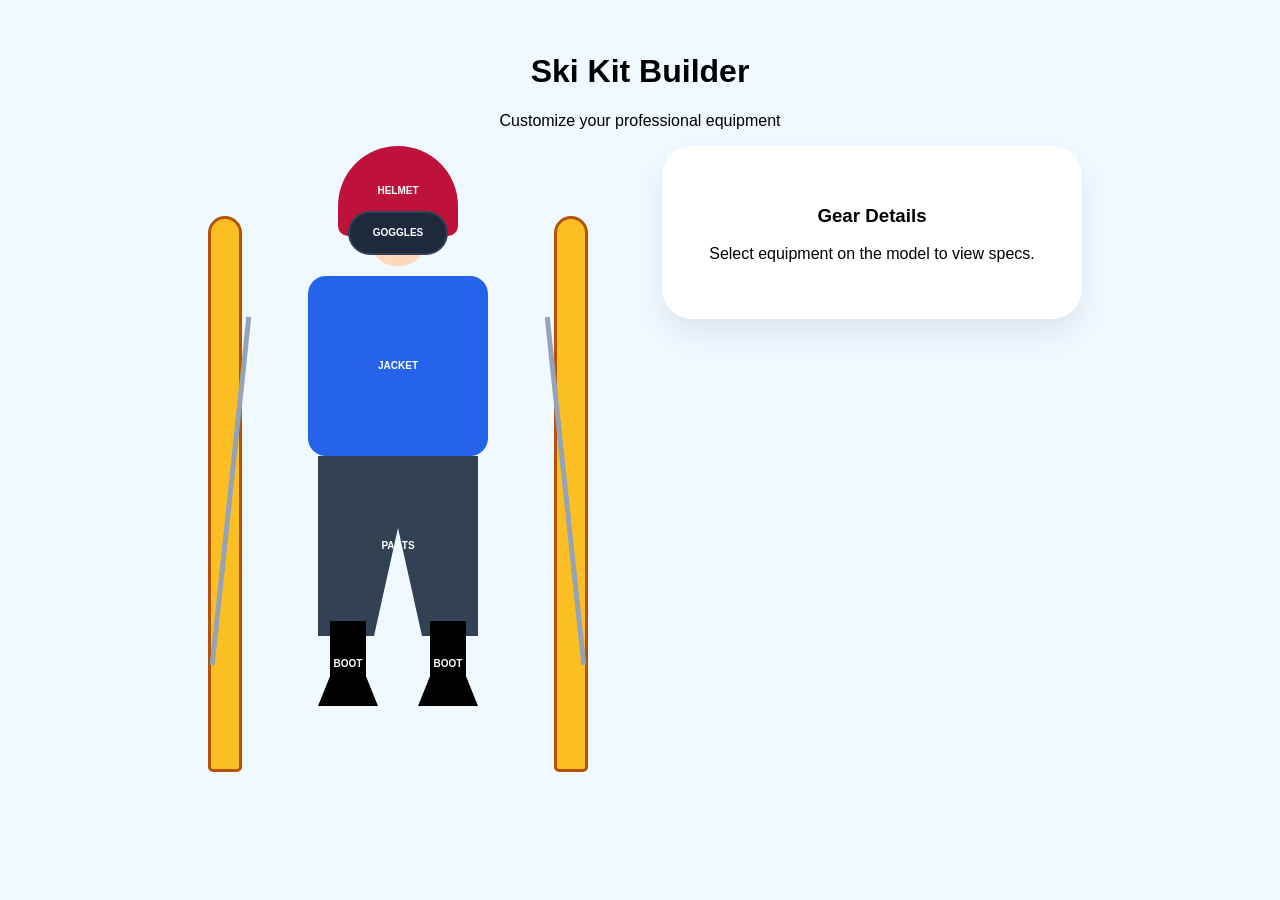
==== index.html @ 03e23159 "Add files via upload" ====
<!DOCTYPE html>
<html lang="en">
<head>
    <meta charset="UTF-8">
    <meta name="viewport" content="width=device-width, initial-scale=1.0">
    <title>Pro Ski Kit Builder</title>
    <link rel="stylesheet" href="style.css">
</head>
<body>

    <div class="page-wrapper">
        <header>
            <h1>Ski Kit Builder</h1>
            <p>Customize your professional equipment</p>
        </header>

        <main class="content">
            <div class="character-viewport">
                <div class="ski-man">
                    <div class="face"></div>
                    
                    <button class="gear helmet" onclick="selectGear('Elite Helmet', 'Carbon-fiber shell with integrated MIPS safety tech.', 'page2.html', this)">
                        <span>HELMET</span>
                    </button>

                    <button class="gear goggles" onclick="selectGear('Pro Goggles', 'Anti-fog spherical lens, 100% UV400.', 'page3.html', this)">
                        <span>GOGGLES</span>
                    </button>

                    <button class="gear jacket" onclick="selectGear('Thermal Jacket', '3-layer Gore-Tex Pro waterproof shell.', 'page4.html', this)">
    <span>JACKET</span>
</button>

<button class="gear pants" onclick="selectGear('Summit Pants', 'Insulated waterproof pants with vents.', 'page4.html', this)">
    <span>PANTS</span>
</button>
                    
                    <div class="boots-group">
                        <button class="gear boot-left" onclick="selectGear('Alpine Boots', '120 Flex boots with custom liners.', '', this)">BOOT</button>
                        <button class="gear boot-right" onclick="selectGear('Alpine Boots', '120 Flex boots with custom liners.', '', this)">BOOT</button>
                    </div>

                    <div class="skis-container">
                        <div class="ski-board s-left"></div>
                        <div class="ski-board s-right"></div>
                    </div>

                    <div class="poles">
                        <div class="pole p-left"></div>
                        <div class="pole p-right"></div>
                    </div>
                </div>
            </div>

            <aside class="details-panel">
                <div id="empty-state">
                    <h3>Gear Details</h3>
                    <p>Select equipment on the model to view specs.</p>
                </div>
                <div id="selection-content" style="display: none;">
                    <h2 id="item-name">Item Name</h2>
                    <div class="badge">Professional Grade</div>
                    <p id="item-desc">Description text.</p>
                    
                    <a href="#" id="view-details-btn" class="cta-button">View Details</a>
                </div>
            </aside>
        </main>
    </div>

    <script>
        // We added 'linkUrl' as a parameter to this function
        function selectGear(name, desc, linkUrl, element) {
            // 1. Update text
            document.getElementById('item-name').innerText = name;
            document.getElementById('item-desc').innerText = desc;
            
            // 2. Show the info panel
            document.getElementById('empty-state').style.display = 'none';
            document.getElementById('selection-content').style.display = 'block';

            // 3. Update the blue button's link dynamically!
            const detailsBtn = document.getElementById('view-details-btn');
            if (linkUrl !== '') {
                // If a page exists (like page2.html or page3.html), update the link and show the button
                detailsBtn.href = linkUrl;
                detailsBtn.style.display = 'block';
            } else {
                // If there is no page yet (like for the Jacket), hide the blue button
                detailsBtn.style.display = 'none';
            }

            // 4. Highlight the selected gear
            document.querySelectorAll('.gear').forEach(el => el.classList.remove('active'));
            element.classList.add('active');
        }
    </script>
</body>
</html>
---- style.css ----
:root {
    --primary-blue: #2563eb;
    --dark-slate: #334155;
    --ski-yellow: #fbbf24;
    --bg-light: #f0f9ff;
}

body {
    margin: 0;
    font-family: sans-serif;
    background-color: var(--bg-light);
}

.page-wrapper {
    max-width: 1200px;
    margin: 0 auto;
    padding: 2rem;
    text-align: center;
}

.content {
    display: flex;
    justify-content: center;
    align-items: flex-start;
    gap: 4rem;
    flex-wrap: wrap;
}

/* Character Base */
.character-viewport { position: relative; width: 400px; height: 600px; }

.face {
    position: absolute; top: 55px; left: 50%; transform: translateX(-50%);
    width: 55px; height: 65px; background: #ffd7ba; border-radius: 25px; z-index: 2;
}

.gear {
    position: absolute; border: none; cursor: pointer; transition: all 0.2s;
    display: flex; align-items: center; justify-content: center;
    color: white; font-size: 10px; font-weight: bold; text-decoration: none;
}

.gear.active { outline: 4px solid var(--ski-yellow); outline-offset: 4px; }

/* The Helmet & Body */
.helmet { 
    top: 0; left: 50%; transform: translateX(-50%); 
    width: 120px; height: 90px; background: #be123c; 
    border-radius: 60px 60px 10px 10px; z-index: 15; flex-direction: column;
}
.goggles { top: 65px; left: 50%; transform: translateX(-50%); width: 100px; height: 44px; background: #1e293b; border-radius: 22px; z-index: 20; border: 2px solid #334155; }
.jacket { top: 130px; left: 50%; transform: translateX(-50%); width: 180px; height: 180px; background: var(--primary-blue); border-radius: 18px; z-index: 10; }

/* The Pants (Visual Fixed) */
.pants {
    top: 310px; left: 50%; transform: translateX(-50%); width: 160px; height: 180px;
    background: var(--dark-slate); z-index: 8;
    clip-path: polygon(0 0, 100% 0, 100% 100%, 65% 100%, 50% 40%, 35% 100%, 0 100%);
}

/* The Boots (Missing Boot Fixed) */
.boots-group {
    position: absolute; bottom: 40px; left: 50%; transform: translateX(-50%);
    width: 160px; height: 85px; display: flex; justify-content: space-between; z-index: 12;
}
.boot-left, .boot-right {
    position: relative !important; transform: none !important; left: 0 !important;
    width: 60px; height: 85px; background: #000;
    clip-path: polygon(20% 0%, 80% 0%, 80% 65%, 100% 100%, 0% 100%, 20% 65%);
}

/* Skis & Poles */
.skis-container { position: absolute; bottom: -20px; left: 50%; transform: translateX(-50%); width: 380px; height: 550px; display: flex; justify-content: space-between; pointer-events: none; }
.ski-board { width: 28px; height: 100%; background: var(--ski-yellow); border: 3px solid #b45309; border-radius: 20px 20px 6px 6px; }

.poles { position: absolute; width: 100%; height: 100%; pointer-events: none; }
.pole { position: absolute; bottom: 80px; width: 5px; height: 350px; background: #94a3b8; }
.p-left { left: 30px; transform: rotate(6deg); }
.p-right { right: 30px; transform: rotate(-6deg); }

/* Details Panel & Button Link */
.details-panel { background: white; padding: 2.5rem; border-radius: 30px; width: 340px; box-shadow: 0 15px 30px rgba(0,0,0,0.08); }
.badge { display: inline-block; background: #dcfce7; color: #166534; padding: 5px 15px; border-radius: 20px; font-size: 11px; font-weight: bold; margin-bottom: 1rem; }

.cta-button {
    margin-top: 2rem; width: 100%; padding: 1rem; box-sizing: border-box;
    background: var(--primary-blue); color: white; border: none; border-radius: 12px;
    font-weight: 700; cursor: pointer; text-decoration: none; display: none;
}
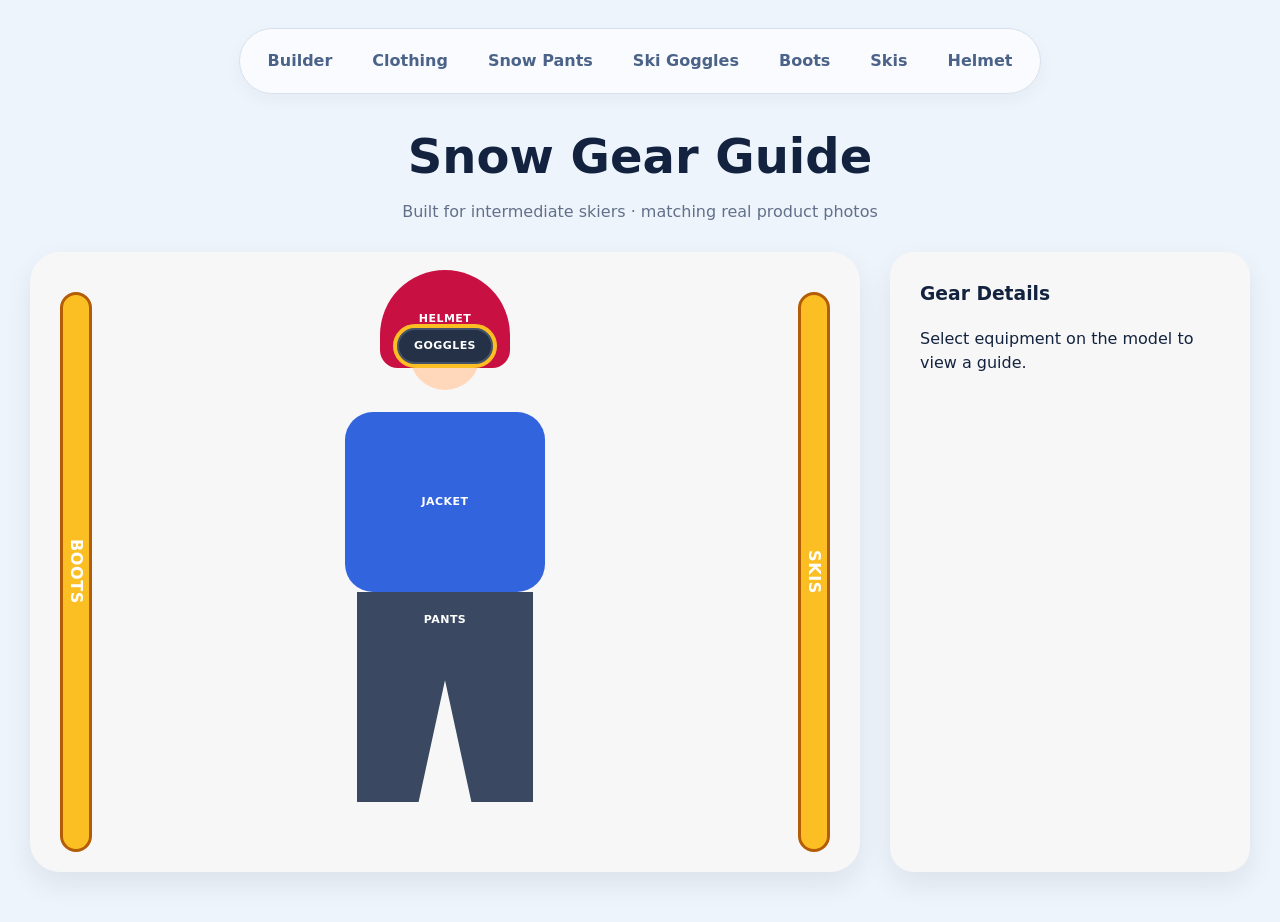
==== commit 9b9a3b45: "Add files via upload" ====
--- a/index.html
+++ b/index.html
@@ -1,99 +1,468 @@
 <!DOCTYPE html>
 <html lang="en">
 <head>
-    <meta charset="UTF-8">
-    <meta name="viewport" content="width=device-width, initial-scale=1.0">
-    <title>Pro Ski Kit Builder</title>
-    <link rel="stylesheet" href="style.css">
+  <meta charset="UTF-8" />
+  <meta name="viewport" content="width=device-width, initial-scale=1.0" />
+  <title>Snow Gear Guide</title>
+  <link rel="stylesheet" href="style.css" />
 </head>
 <body>
 
-    <div class="page-wrapper">
-        <header>
-            <h1>Ski Kit Builder</h1>
-            <p>Customize your professional equipment</p>
-        </header>
-
-        <main class="content">
-            <div class="character-viewport">
-                <div class="ski-man">
-                    <div class="face"></div>
-                    
-                    <button class="gear helmet" onclick="selectGear('Elite Helmet', 'Carbon-fiber shell with integrated MIPS safety tech.', 'page2.html', this)">
-                        <span>HELMET</span>
-                    </button>
-
-                    <button class="gear goggles" onclick="selectGear('Pro Goggles', 'Anti-fog spherical lens, 100% UV400.', 'page3.html', this)">
-                        <span>GOGGLES</span>
-                    </button>
-
-                    <button class="gear jacket" onclick="selectGear('Thermal Jacket', '3-layer Gore-Tex Pro waterproof shell.', 'page4.html', this)">
-    <span>JACKET</span>
-</button>
-
-<button class="gear pants" onclick="selectGear('Summit Pants', 'Insulated waterproof pants with vents.', 'page4.html', this)">
-    <span>PANTS</span>
-</button>
-                    
-                    <div class="boots-group">
-                        <button class="gear boot-left" onclick="selectGear('Alpine Boots', '120 Flex boots with custom liners.', '', this)">BOOT</button>
-                        <button class="gear boot-right" onclick="selectGear('Alpine Boots', '120 Flex boots with custom liners.', '', this)">BOOT</button>
-                    </div>
-
-                    <div class="skis-container">
-                        <div class="ski-board s-left"></div>
-                        <div class="ski-board s-right"></div>
-                    </div>
-
-                    <div class="poles">
-                        <div class="pole p-left"></div>
-                        <div class="pole p-right"></div>
-                    </div>
-                </div>
-            </div>
-
-            <aside class="details-panel">
-                <div id="empty-state">
-                    <h3>Gear Details</h3>
-                    <p>Select equipment on the model to view specs.</p>
-                </div>
-                <div id="selection-content" style="display: none;">
-                    <h2 id="item-name">Item Name</h2>
-                    <div class="badge">Professional Grade</div>
-                    <p id="item-desc">Description text.</p>
-                    
-                    <a href="#" id="view-details-btn" class="cta-button">View Details</a>
-                </div>
-            </aside>
-        </main>
-    </div>
-
-    <script>
-        // We added 'linkUrl' as a parameter to this function
-        function selectGear(name, desc, linkUrl, element) {
-            // 1. Update text
-            document.getElementById('item-name').innerText = name;
-            document.getElementById('item-desc').innerText = desc;
-            
-            // 2. Show the info panel
-            document.getElementById('empty-state').style.display = 'none';
-            document.getElementById('selection-content').style.display = 'block';
-
-            // 3. Update the blue button's link dynamically!
-            const detailsBtn = document.getElementById('view-details-btn');
-            if (linkUrl !== '') {
-                // If a page exists (like page2.html or page3.html), update the link and show the button
-                detailsBtn.href = linkUrl;
-                detailsBtn.style.display = 'block';
-            } else {
-                // If there is no page yet (like for the Jacket), hide the blue button
-                detailsBtn.style.display = 'none';
-            }
-
-            // 4. Highlight the selected gear
-            document.querySelectorAll('.gear').forEach(el => el.classList.remove('active'));
-            element.classList.add('active');
-        }
-    </script>
+  <!-- BUILDER -->
+  <section id="hub-view" class="view-section active">
+    <div class="container">
+      <div class="top-nav">
+        <div class="top-nav-inner">
+          <button class="nav-pill" onclick="switchView('hub-view')">Builder</button>
+          <button class="nav-pill" onclick="switchView('clothing-view')">Clothing</button>
+          <button class="nav-pill" onclick="switchView('pants-view')">Snow Pants</button>
+          <button class="nav-pill" onclick="switchView('goggles-view')">Ski Goggles</button>
+          <button class="nav-pill" onclick="switchView('boots-view')">Boots</button>
+          <button class="nav-pill" onclick="switchView('ski-view')">Skis</button>
+          <button class="nav-pill" onclick="switchView('timeline-view')">Helmet</button>
+        </div>
+      </div>
+
+      <div class="page-header">
+        <h1>Snow Gear Guide</h1>
+        <p>Built for intermediate skiers · matching real product photos</p>
+      </div>
+
+      <div class="hub-content">
+        <div class="character-viewport">
+          <button class="gear helmet" onclick="selectGear('Helmet Protection Guide', 'Compare basic helmets, advanced helmets, and MIPS protection levels.', 'timeline-view', this)">Helmet</button>
+          <div class="face"></div>
+          <button class="gear goggles" onclick="selectGear('Ski Goggles Guide', 'Scroll through entry-level, mid-tier, and high-end goggles like a visual story.', 'goggles-view', this)">Goggles</button>
+          <button class="gear jacket" onclick="selectGear('Clothing Budget Guide', 'Compare entry-level, mid-tier, and high-end clothing options.', 'clothing-view', this)">Jacket</button>
+          <button class="gear pants" onclick="selectGear('Snow Pants Guide', 'Browse affordable, premium, and luxury snow pants.', 'pants-view', this)">Pants</button>
+          <button class="gear ski-left" onclick="selectGear('Ski Boot Guide', 'Find ski boots from easy-flex beginner models to stiffer expert boots.', 'boots-view', this)">Boots</button>
+          <button class="gear ski-right" onclick="selectGear('Ski Guide', 'Explore beginner and all-mountain ski options with real product images.', 'ski-view', this)">Skis</button>
+        </div>
+
+        <div class="details-panel">
+          <div id="empty-state">
+            <h3>Gear Details</h3>
+            <p>Select equipment on the model to view a guide.</p>
+          </div>
+
+          <div id="selection-content" style="display:none;">
+            <h2 id="item-name">Item Name</h2>
+            <div class="badge">Guide Ready</div>
+            <p id="item-desc"></p>
+            <button id="view-details-btn" class="cta-button" onclick="switchView(this.dataset.target)">View Detailed Guide</button>
+          </div>
+        </div>
+      </div>
+    </div>
+  </section>
+
+  <!-- GOGGLES PAGE -->
+  <section id="goggles-view" class="view-section">
+    <div class="container" style="padding-top:10px;">
+      <span class="back-link" onclick="switchView('hub-view')">← Back to Builder</span>
+    </div>
+
+    <div class="goggles-hero">
+      <div class="container">
+        <div class="page-header" style="margin-bottom:0;">
+          <h1>Ski Goggles Guide</h1>
+          <p>Scroll to explore each price tier</p>
+        </div>
+      </div>
+    </div>
+
+    <div class="container">
+      <div class="goggle-story">
+        <div class="goggle-image">
+          <div class="goggle-photo-wrap">
+            <img src="https://assets2.oakley.com/cdn-record-files-pi/62faba78-4475-406d-b39d-acda01891967/d3dc89b9-a5e7-481a-a292-acdb00fe8b73/0OO7125__712501_000A.png?impolicy=OO_ratio&width=768" alt="Oakley O-Frame 2.0 Pro ski goggles">
+            <div class="goggle-number">01</div>
+          </div>
+        </div>
+        <div class="goggle-copy">
+          <span class="level-pill level-mid">$50 – $100</span>
+          <h2>Entry-Level</h2>
+          <p>Perfect for learners and casual skiers. Solid UV protection, anti-fog coating, and a comfortable fit without breaking the bank.</p>
+          <div class="goggle-brands">Top pick: Oakley O-Frame 2.0 PRO M</div>
+          <div class="progress-bars">
+            <span class="active"></span><span></span><span></span>
+          </div>
+          <div class="goggle-links">
+            <a class="goggle-link" href="https://www.oakley.com/en-us/category/goggles/snow" target="_blank" rel="noopener">Shop Oakley O-Frame</a>
+          </div>
+        </div>
+      </div>
+
+      <div class="goggle-story reverse">
+        <div class="goggle-image">
+          <div class="goggle-photo-wrap">
+            <img src="https://www.smithoptics.com/cdn/shop/files/squad-goggles_cactusZine-cpSunBlackGoldMirror_3Q.png?v=1764699131&width=1946" alt="Smith Squad ski goggles">
+            <div class="goggle-number">02</div>
+          </div>
+        </div>
+        <div class="goggle-copy">
+          <span class="level-pill level-mid">$100 – $200</span>
+          <h2>Mid-Tier</h2>
+          <p><strong>Best for intermediate skiers.</strong> Better optics, strong anti-fog performance, and excellent helmet integration.</p>
+          <div class="goggle-brands">Top pick: Smith Squad</div>
+          <div class="progress-bars">
+            <span></span><span class="active"></span><span></span>
+          </div>
+          <div class="goggle-links">
+            <a class="goggle-link" href="https://www.smithoptics.com/en-us/products/squad" target="_blank" rel="noopener">Shop Smith Squad</a>
+          </div>
+        </div>
+      </div>
+
+      <div class="goggle-story">
+        <div class="goggle-image">
+          <div class="goggle-photo-wrap">
+            <img src="https://assets2.oakley.com/cdn-record-files-pi/15d1a3ab-20ae-4902-93c2-a4b5008979d2/f4b1fdb1-bfa6-4eb3-b8dd-ac6200dcd45f/0OO7064__706421__OOE__shad__000A.png?impolicy=OO_ratio&width=768" alt="Oakley Flight Deck M ski goggles">
+            <div class="goggle-number">03</div>
+          </div>
+        </div>
+        <div class="goggle-copy">
+          <span class="level-pill level-lux">$200+</span>
+          <h2>High-End</h2>
+          <p>Premium field of view, better lens tech, and advanced lens-changing systems for riders who ski often.</p>
+          <div class="goggle-brands">Top pick: Oakley Flight Deck M</div>
+          <div class="progress-bars">
+            <span></span><span></span><span class="active"></span>
+          </div>
+          <div class="goggle-links">
+            <a class="goggle-link" href="https://www.oakley.com/en-us/product/W0OO7064S" target="_blank" rel="noopener">Shop Flight Deck</a>
+          </div>
+        </div>
+      </div>
+    </div>
+  </section>
+
+  <!-- SKI PAGE -->
+  <section id="ski-view" class="view-section">
+    <div class="container">
+      <span class="back-link" onclick="switchView('hub-view')">← Back to Builder</span>
+      <div class="page-header">
+        <h1>Ski Guide</h1>
+        <p>Essential ski types for different terrain and riding styles</p>
+      </div>
+
+      <div class="guide-grid-3">
+        <div class="product-card">
+          <img src="https://www.rossignol.com/on/demandware.static/-/Sites-rossignol-catalog/default/dw0f3e9f73/images/large/RAMFT04_FCMDX02_EXPERIENCE_76_XPRESS_XPRESS_10_GW_B83_BLACK_72DPI_01.jpg" alt="Rossignol Experience 76 Xpress skis">
+          <div class="product-body">
+            <span class="level-pill level-easy">Beginner</span>
+            <h3>Rossignol Experience 76 Xpress</h3>
+            <div class="product-sub">Easy turning · forgiving flex</div>
+            <ul class="feature-list">
+              <li>Friendly for newer skiers</li>
+              <li>Balanced shape for groomed runs</li>
+              <li>Smooth and stable at moderate speed</li>
+            </ul>
+            <a class="shop-btn" href="https://www.rossignol.com/us-en/sports/alpine-ski/skis" target="_blank" rel="noopener">Shop Rossignol Skis</a>
+          </div>
+        </div>
+
+        <div class="product-card">
+          <img src="https://cdn.dam.salomon.com/0d76a9f5-b658-41e8-8c83-b31b00bd2aa5/L47827000%2B/PNG-2000px-max-72dpi.png?auto=avif&bg-color=transparent&fit=cover&format=pjpg&optimize=low&width=3840" alt="Salomon Stance Pro 90 skis">
+          <div class="product-body">
+            <span class="level-pill level-mid">All-Mountain</span>
+            <h3>Salomon Stance Pro 90</h3>
+            <div class="product-sub">Versatile · balanced · mixed terrain</div>
+            <ul class="feature-list">
+              <li>Great for everyday all-mountain use</li>
+              <li>Good edge hold on groomers</li>
+              <li>Stronger performance for progressing skiers</li>
+            </ul>
+            <a class="shop-btn" href="https://www.salomon.com/en-us/c/sports/alpine-skiing/skis/all-mountain" target="_blank" rel="noopener">Shop Salomon Skis</a>
+          </div>
+        </div>
+
+        <div class="product-card">
+          <img src="https://images.evo.com/imgp/700/254128/1173856/atomic-maverick-86-c-skis-2025-.jpg" alt="Atomic Maverick 86 C skis">
+          <div class="product-body">
+            <span class="level-pill level-adv">Atomic · All-Mountain</span>
+            <h3>Atomic Maverick 86 C</h3>
+            <div class="product-sub">Balanced feel · intuitive control · versatile terrain</div>
+            <ul class="feature-list">
+              <li>Good for progressing skiers</li>
+              <li>Works well on groomers and mixed snow</li>
+              <li>More versatile than a pure beginner ski</li>
+            </ul>
+            <a class="shop-btn" href="https://www.atomic.com/en-us/shop/men/men-alpine-skiing/ski.html" target="_blank" rel="noopener">Shop Atomic Skis</a>
+          </div>
+        </div>
+      </div>
+    </div>
+  </section>
+
+  <!-- BOOTS PAGE -->
+  <section id="boots-view" class="view-section">
+    <div class="container">
+      <span class="back-link" onclick="switchView('hub-view')">← Back to Builder</span>
+      <div class="page-header">
+        <h1>Ski Boot Guide</h1>
+        <p>From beginner-friendly comfort to stronger all-mountain performance</p>
+      </div>
+
+      <div class="dot-legend">
+        <span class="dot-green">Easy to Wear</span>
+        <span class="dot-blue">Moderate</span>
+        <span class="dot-orange">Advanced</span>
+        <span class="dot-red">Hard to Wear</span>
+      </div>
+
+      <div class="guide-grid-4">
+        <div class="product-card">
+          <img src="https://www.rossignol.com/dw/image/v2/BJJZ_PRD/on/demandware.static/-/Sites-rossignol-catalog/default/dwa30e6937/images/large/RBO8150_000_72DPI_01.jpg?sh=1200&sw=1200" alt="Rossignol Evo 70 ski boots">
+          <div class="product-body">
+            <span class="level-pill level-easy">Easy · 70 Flex</span>
+            <h3>Rossignol Evo 70</h3>
+            <div class="product-sub">Wide 104mm last</div>
+            <p class="product-sub" style="color:#475569;">Comfort-focused beginner boot with a forgiving flex and easier fit.</p>
+            <div class="price">~$220</div>
+            <a class="shop-btn" href="https://www.rossignol.com/us-en/sports/alpine-ski/ski-boots" target="_blank" rel="noopener">Shop Rossignol Boots</a>
+          </div>
+        </div>
+
+        <div class="product-card">
+          <img src="https://cdn.dam.salomon.com/3d9fe2a2-7416-4ad2-9a87-b31b00be6d79/L47934000/PNG-2000px-max-72dpi.png?auto=avif&bg-color=transparent&fit=cover&format=pjpg&optimize=low&pad=0.12%2C0.12%2C0.12%2C0.12&width=2918" alt="Salomon SHIFT SUPRA S BOA 130 ski boot">
+          <div class="product-body">
+            <span class="level-pill level-adv">Advanced BOA Fit</span>
+            <h3>Salomon SHIFT SUPRA S BOA 130</h3>
+            <div class="product-sub">Precise fit system</div>
+            <p class="product-sub" style="color:#475569;">A stronger performance boot with BOA closure and more precise hold.</p>
+            <div class="price">High-performance option</div>
+            <a class="shop-btn" href="https://www.salomon.com/en-us/c/men/winter-equipment/skiing/boots" target="_blank" rel="noopener">Shop Salomon Boots</a>
+          </div>
+        </div>
+
+        <div class="product-card">
+          <img src="https://www.nordica.com/storage/Product/050T1000N96_SPORTMACHINE_3_100__GW__WEB_IMAGE_1.png" alt="Nordica Sportmachine 3 100 ski boot">
+          <div class="product-body">
+            <span class="level-pill level-mid">Moderate · 100 Flex</span>
+            <h3>Nordica Sportmachine 3 100</h3>
+            <div class="product-sub">102mm last, medium flex</div>
+            <p class="product-sub" style="color:#475569;"><strong>Strong intermediate pick.</strong> Wider fit with balanced comfort and control.</p>
+            <div class="price">~$550</div>
+            <a class="shop-btn" href="https://www.nordica.com/canada/en/collection/men/boots/sportmachine/sportmachine-3-100-gw-2" target="_blank" rel="noopener">Shop Nordica Boot</a>
+          </div>
+        </div>
+
+        <div class="product-card">
+          <img src="https://img.thelasthunt.com/https%3A%2F%2Fs3.amazonaws.com%2Fsyncpigeon%2Falti_prod%2Fimages%2Fatm-ae5024640_dark-blue-red.jpg?q=75&w=3840" alt="Atomic Hawx Ultra 110 S GW ski boot">
+          <div class="product-body">
+            <span class="level-pill level-mid">Moderate · 110 Flex</span>
+            <h3>Atomic Hawx Ultra 110 S GW</h3>
+            <div class="product-sub">Narrow-fit all-mountain boot</div>
+            <p class="product-sub" style="color:#475569;">A stronger all-mountain option for confident skiers who want more precision.</p>
+            <div class="price">Performance fit</div>
+            <a class="shop-btn" href="https://www.atomic.com/en-us/shop/men/men-alpine-skiing/ski-boots.html" target="_blank" rel="noopener">Shop Atomic Boots</a>
+          </div>
+        </div>
+      </div>
+    </div>
+  </section>
+
+  <!-- CLOTHING PAGE -->
+  <section id="clothing-view" class="view-section">
+    <div class="container">
+      <span class="back-link" onclick="switchView('hub-view')">← Back to Builder</span>
+      <div class="page-header">
+        <h1>Clothing Budget Guide</h1>
+        <p>Find the right gear for your price range</p>
+      </div>
+
+      <div class="clothing-layout">
+        <div class="budget-row">
+          <div class="budget-image">
+            <img src="https://media.columbia.com/i/columbia/2134761_433_ht1_om?fmt=auto&w=1280" alt="Columbia Glacier Ridge Down Jacket">
+          </div>
+          <div class="budget-copy">
+            <span class="level-pill level-easy">Budget-Friendly</span>
+            <h3>Entry-Level</h3>
+            <div class="price">$85 – $150 for a full set</div>
+            <ul class="feature-list">
+              <li>Basic waterproof outer layer</li>
+              <li>Simple insulation</li>
+              <li>Great affordable starter option</li>
+            </ul>
+            <a class="shop-btn" href="https://www.columbia.com/c/mens-snow-ski-jackets/" target="_blank" rel="noopener" style="display:inline-block; width:auto; padding:10px 20px;">Shop at Columbia</a>
+          </div>
+        </div>
+
+        <div class="budget-row reverse">
+          <div class="budget-image">
+            <img src="https://assets.thenorthface.com/images/t_img/f_auto%2Ch_400%2Ce_unsharp_mask%3A100%2Cw_344/dpr_2.0/v1754337593/NF0A87Y68K2-HERO/Mens-Chakal-Jacket-TNF-HERO.png" alt="The North Face Chakal Jacket">
+          </div>
+          <div class="budget-copy">
+            <span class="level-pill level-mid">Mid-Range · Best for Intermediates</span>
+            <h3>Mid-Tier</h3>
+            <div class="price">$300 – $500 for a full set</div>
+            <ul class="feature-list">
+              <li>Better waterproofing</li>
+              <li>More breathability</li>
+              <li>More durable fabrics</li>
+            </ul>
+            <a class="shop-btn" href="https://www.thenorthface.com/en-us/c/mens/mens-jackets-and-vests/mens-ski-and-snowboarding-jackets-299293" target="_blank" rel="noopener" style="display:inline-block; width:auto; padding:10px 20px;">Shop at The North Face</a>
+          </div>
+        </div>
+
+        <div class="budget-row">
+          <div class="budget-image">
+            <img src="https://a.storyblok.com/f/274961/98f0041620/340201901_model_ellisbrigham_01.jpg/m/800x1060/filters:format(jpeg):quality(80)" alt="Arc'teryx Sabre jacket">
+          </div>
+          <div class="budget-copy">
+            <span class="level-pill level-lux">Premium</span>
+            <h3>High-End</h3>
+            <div class="price">$900+ for a full set</div>
+            <ul class="feature-list">
+              <li>Premium technical fabrics</li>
+              <li>Better mobility and articulation</li>
+              <li>Made for frequent mountain use</li>
+            </ul>
+            <a class="shop-btn" href="https://arcteryx.com/us/en/c/mens/ski-jackets" target="_blank" rel="noopener" style="display:inline-block; width:auto; padding:10px 20px;">Shop at Arc'teryx</a>
+          </div>
+        </div>
+      </div>
+
+      <div class="mini-note">💡 You should feel slightly cold before you start skiing — you’ll warm up fast.</div>
+    </div>
+  </section>
+
+  <!-- PANTS PAGE -->
+  <section id="pants-view" class="view-section">
+    <div class="container">
+      <span class="back-link" onclick="switchView('hub-view')">← Back to Builder</span>
+      <div class="page-header">
+        <h1>Snow Pants Guide</h1>
+        <p>From affordable to luxury options</p>
+      </div>
+
+      <div class="section-title" style="margin-top:20px;">Snow Pants</div>
+      <div class="guide-grid-3">
+        <div class="product-card">
+          <img src="https://img.thelasthunt.com/https%3A%2F%2Fs3.amazonaws.com%2Fsyncpigeon%2Falti_prod%2Fimages%2Fcol-1864311_black.jpg?q=75&w=3840" alt="Columbia Bugaboo IV Pant">
+          <div class="product-body">
+            <span class="level-pill level-easy">Affordable</span>
+            <h3>Columbia</h3>
+            <div class="product-sub">Bugaboo IV Pant</div>
+            <div class="price">~$100 – $160</div>
+            <ul class="feature-list">
+              <li>Waterproof Omni-Tech</li>
+              <li>Omni-Heat lining</li>
+              <li>Snow gaiters and mountain-ready fit</li>
+            </ul>
+            <a class="shop-btn" href="https://www.columbia.com/p/mens-bugaboo-iv-insulated-ski-pants-1864311.html" target="_blank" rel="noopener">Shop Columbia Pants</a>
+          </div>
+        </div>
+
+        <div class="product-card">
+          <img src="https://img.thelasthunt.com/https%3A%2F%2Fs3.amazonaws.com%2Fsyncpigeon%2Falti_prod%2Fimages%2Farc-24003_robotica.jpg?q=75&w=3840" alt="Arc'teryx Sabre AR Pant">
+          <div class="product-body">
+            <span class="level-pill level-mid">Premium · Intermediate Pick</span>
+            <h3>Arc'teryx</h3>
+            <div class="product-sub">Sabre AR Pant</div>
+            <div class="price">Premium shell option</div>
+            <ul class="feature-list">
+              <li>Weather protection for mountain days</li>
+              <li>Articulated design</li>
+              <li>Built for frequent skiing</li>
+            </ul>
+            <a class="shop-btn" href="https://arcteryx.com/us/en/c/mens/ski-pants" target="_blank" rel="noopener">Shop Arc'teryx Pants</a>
+          </div>
+        </div>
+
+        <div class="product-card">
+          <img src="https://www.bogner.com/dw/image/v2/BFLD_PRD/on/demandware.static/-/Sites-bogner-master/default/dwa5c84f60/images/1/3/2/4/2/2/1/5/254-1447-8374-026_s01_life_frontbottom_01_b2c_1761760806.jpg?sfrm=jpg&sh=720&sm=cut&sw=480" alt="FIRE+ICE Nic ski pants">
+          <div class="product-body">
+            <span class="level-pill level-lux">Luxury</span>
+            <h3>Bogner</h3>
+            <div class="product-sub">FIRE+ICE Nic Ski Pants</div>
+            <div class="price">Luxury tier</div>
+            <ul class="feature-list">
+              <li>Waterproof construction</li>
+              <li>Light padding and snow guard</li>
+              <li>Premium designer finish</li>
+            </ul>
+            <a class="shop-btn" href="https://www.bogner.com/en-us/c/men/clothing/bottoms/ski-pants/453668/" target="_blank" rel="noopener">Shop Bogner Pants</a>
+          </div>
+        </div>
+      </div>
+    </div>
+  </section>
+
+  <!-- HELMET PAGE -->
+  <section id="timeline-view" class="view-section">
+    <div class="container">
+      <span class="back-link" onclick="switchView('hub-view')">← Back to Builder</span>
+      <div class="page-header">
+        <h1>Ski Helmet Protection Levels</h1>
+        <p>Your journey from low protection to safer options</p>
+      </div>
+
+      <div class="timeline-wrapper">
+        <div class="mobile-line"></div>
+
+        <svg class="desktop-svg" viewBox="0 0 100 100" preserveAspectRatio="none">
+          <path d="M 45 10 C 20 25, 10 40, 30 50 C 50 60, 90 40, 75 60 C 60 80, 10 70, 25 85 C 35 95, 40 95, 45 100"
+                fill="none" stroke="#cbd5e1" stroke-width="0.5" opacity="0.5"/>
+        </svg>
+
+        <div class="node n-1">
+          <div class="dot" style="background:var(--red);">🚫</div>
+          <div class="info-card" style="border-color:var(--red);">
+            <h3>No Helmet</h3>
+            <p>Very unsafe. No impact protection and much higher risk of serious head injury.</p>
+          </div>
+        </div>
+
+        <div class="node n-2">
+          <div class="dot" style="background:var(--orange);">⚠️</div>
+          <div class="info-card" style="border-color:var(--orange);">
+            <h3>Basic Helmet</h3>
+            <p>Minimal protection with a simple shell and foam. Better than nothing, but still basic.</p>
+            <small>Wildhorn Drift · OutdoorMaster Pro</small>
+            <a class="buy-link" href="https://www.outdoormaster.com/collections/ski-helmets" target="_blank" rel="noopener">Shop at OutdoorMaster</a>
+          </div>
+        </div>
+
+        <div class="node n-3">
+          <div class="dot" style="background:#eab308;">🪖</div>
+          <div class="info-card" style="border-color:#eab308;">
+            <h3>Standard Helmet</h3>
+            <p>Good everyday protection. ASTM-certified construction and strong mountain basics.</p>
+            <small>Smith Maze · Giro Ledge · Anon Raider</small>
+            <a class="buy-link" href="https://www.giro.com/snow/helmets/" target="_blank" rel="noopener">Shop Giro Helmets</a>
+          </div>
+        </div>
+
+        <div class="node n-4">
+          <div class="dot" style="background:var(--green);">⛑️</div>
+          <div class="info-card" style="border-color:var(--green);">
+            <h3>Advanced Helmet</h3>
+            <p>Improved fit, ventilation, and better comfort for skiers who ride often.</p>
+            <small>Smith Descend MIPS · POC Obex</small>
+            <a class="buy-link" href="https://www.smithoptics.com/en-us/collections/snow-helmets" target="_blank" rel="noopener">Shop Smith Helmets</a>
+          </div>
+        </div>
+
+        <div class="node n-5">
+          <div class="dot" style="background:#10b981;">✓</div>
+          <div class="info-card" style="border-color:#10b981;">
+            <h3>MIPS Helmet · Intermediate Pick</h3>
+            <p>Best protection in this guide. Designed to help reduce rotational forces during angled impacts.</p>
+            <small>Smith Vantage MIPS · POC Fornix MIPS</small>
+            <a class="buy-link" href="https://www.smithoptics.com/en-us/products/vantage-mips-r" target="_blank" rel="noopener">Shop Smith Vantage MIPS</a>
+          </div>
+        </div>
+      </div>
+
+      <div class="footer-note">
+        <p>Always wear a helmet when skiing. Look for ASTM F2040 certification.</p>
+      </div>
+    </div>
+  </section>
+
+  <script src="script.js"></script>
 </body>
 </html>
--- a/style.css
+++ b/style.css
@@ -1,89 +1,669 @@
 :root {
-    --primary-blue: #2563eb;
-    --dark-slate: #334155;
-    --ski-yellow: #fbbf24;
-    --bg-light: #f0f9ff;
-}
+  --primary-blue: #2563eb;
+  --dark-slate: #334155;
+  --ski-yellow: #fbbf24;
+  --bg-light: #eef4fb;
+  --card-bg: #ffffff;
+  --text-dark: #13233f;
+  --text-light: #61708a;
+  --border-soft: #d6e1ef;
+  --shadow-soft: 0 12px 28px rgba(15, 23, 42, 0.08);
+  --green: #22c55e;
+  --blue: #3b82f6;
+  --orange: #f97316;
+  --red: #ef4444;
+  --purple: #a855f7;
+}
+
+* { box-sizing: border-box; }
+html { scroll-behavior: smooth; }
 
 body {
-    margin: 0;
-    font-family: sans-serif;
-    background-color: var(--bg-light);
-}
-
-.page-wrapper {
-    max-width: 1200px;
-    margin: 0 auto;
-    padding: 2rem;
-    text-align: center;
-}
-
-.content {
+  margin: 0;
+  font-family: "Segoe UI", system-ui, sans-serif;
+  background: var(--bg-light);
+  color: var(--text-dark);
+  line-height: 1.5;
+  overflow-x: hidden;
+}
+
+img { max-width: 100%; display: block; }
+button { font: inherit; }
+
+.view-section { display: none; min-height: 100vh; padding: 28px 20px 50px; }
+.view-section.active { display: block; animation: fadeIn 0.3s ease; }
+
+@keyframes fadeIn {
+  from { opacity: 0; transform: translateY(8px); }
+  to { opacity: 1; transform: translateY(0); }
+}
+
+.container { max-width: 1220px; margin: 0 auto; }
+
+.back-link {
+  cursor: pointer;
+  color: var(--primary-blue);
+  font-weight: 700;
+  display: inline-block;
+  margin-bottom: 20px;
+  text-decoration: none;
+}
+
+.page-header { text-align: center; margin-bottom: 26px; }
+.page-header h1 { margin: 0 0 8px; font-size: clamp(2rem, 4vw, 3rem); font-weight: 700; }
+.page-header p { margin: 0; color: var(--text-light); font-size: 1rem; }
+
+.top-nav { display: flex; justify-content: center; margin-bottom: 26px; }
+.top-nav-inner {
+  display: flex;
+  gap: 8px;
+  flex-wrap: wrap;
+  justify-content: center;
+  padding: 10px 12px;
+  background: rgba(255,255,255,0.7);
+  border: 1px solid var(--border-soft);
+  border-radius: 999px;
+  box-shadow: 0 6px 18px rgba(15,23,42,0.04);
+}
+
+.nav-pill {
+  border: none;
+  background: transparent;
+  color: #4b6388;
+  padding: 10px 16px;
+  border-radius: 999px;
+  cursor: pointer;
+  font-weight: 600;
+}
+
+.nav-pill:hover { background: #eaf2ff; color: var(--primary-blue); }
+
+.hub-content {
+  display: grid;
+  grid-template-columns: 1fr 360px;
+  gap: 30px;
+  align-items: stretch;
+  margin-top: 28px;
+}
+
+.character-viewport {
+  position: relative;
+  min-height: 620px;
+  background: #f7f7f7;
+  border-radius: 30px;
+  box-shadow: var(--shadow-soft);
+  overflow: hidden;
+}
+
+.face {
+  position: absolute;
+  top: 68px;
+  left: 50%;
+  transform: translateX(-50%);
+  width: 70px;
+  height: 70px;
+  background: #ffd7ba;
+  border-radius: 50%;
+  z-index: 2;
+}
+
+.gear {
+  position: absolute;
+  border: none;
+  cursor: pointer;
+  transition: 0.2s ease;
+  display: flex;
+  align-items: center;
+  justify-content: center;
+  color: #fff;
+  font-size: 11px;
+  font-weight: 800;
+  text-transform: uppercase;
+  letter-spacing: 0.04em;
+}
+
+.gear:hover { transform: scale(1.03); }
+
+.gear.active {
+  outline: 4px solid var(--ski-yellow);
+  outline-offset: 4px;
+  z-index: 50 !important;
+}
+
+.helmet {
+  top: 18px;
+  left: 50%;
+  transform: translateX(-50%);
+  width: 130px;
+  height: 98px;
+  background: #c81043;
+  border-radius: 66px 66px 18px 18px;
+  z-index: 12;
+}
+
+.goggles {
+  top: 72px;
+  left: 50%;
+  transform: translateX(-50%);
+  width: 104px;
+  height: 44px;
+  background: #243147;
+  border-radius: 22px;
+  z-index: 20;
+  border: 4px solid #fbbf24;
+  box-shadow: inset 0 0 0 2px #44536b;
+}
+
+.jacket {
+  top: 160px;
+  left: 50%;
+  transform: translateX(-50%);
+  width: 200px;
+  height: 180px;
+  background: #3164dd;
+  border-radius: 28px;
+  z-index: 8;
+}
+
+.pants {
+  top: 340px;
+  left: 50%;
+  transform: translateX(-50%);
+  width: 176px;
+  height: 210px;
+  background: #3a4961;
+  z-index: 7;
+  clip-path: polygon(0 0, 100% 0, 100% 100%, 65% 100%, 50% 42%, 35% 100%, 0 100%);
+  align-items: flex-start;
+  padding-top: 20px;
+}
+
+.ski-left, .ski-right {
+  position: absolute;
+  bottom: 20px;
+  width: 32px;
+  height: 560px;
+  background: var(--ski-yellow);
+  border: 3px solid #b45d07;
+  border-radius: 18px;
+  writing-mode: vertical-rl;
+  text-orientation: mixed;
+  font-size: 16px;
+}
+
+.ski-left { left: 30px; }
+.ski-right { right: 30px; }
+
+.details-panel {
+  background: #f7f7f7;
+  border-radius: 24px;
+  padding: 28px 30px;
+  box-shadow: var(--shadow-soft);
+  min-height: 620px;
+}
+
+.details-panel h2, .details-panel h3 { margin-top: 0; }
+
+.badge {
+  display: inline-block;
+  background: #d8f0d8;
+  color: #167534;
+  padding: 6px 14px;
+  border-radius: 999px;
+  font-size: 0.8rem;
+  font-weight: 700;
+  margin: 8px 0 18px;
+}
+
+.cta-button {
+  display: none;
+  margin-top: 20px;
+  width: 100%;
+  padding: 16px 20px;
+  background: #3164dd;
+  color: white;
+  border: none;
+  border-radius: 14px;
+  font-weight: 700;
+  cursor: pointer;
+  font-size: 1.05rem;
+}
+
+.guide-grid-3, .guide-grid-4 { display: grid; gap: 22px; }
+.guide-grid-3 { grid-template-columns: repeat(3, minmax(0, 1fr)); }
+.guide-grid-4 { grid-template-columns: repeat(4, minmax(0, 1fr)); }
+
+.product-card {
+  background: white;
+  border-radius: 18px;
+  overflow: hidden;
+  box-shadow: var(--shadow-soft);
+  display: flex;
+  flex-direction: column;
+}
+
+.product-card img {
+  width: 100%;
+  height: 220px;
+  object-fit: contain;
+  background: #f5f7fb;
+  padding: 16px;
+}
+
+.product-body {
+  padding: 16px;
+  flex: 1;
+  display: flex;
+  flex-direction: column;
+}
+
+.product-body h3 {
+  margin: 0 0 4px;
+  font-size: 1.08rem;
+}
+
+.product-sub {
+  color: var(--text-light);
+  font-size: 0.92rem;
+  margin-bottom: 10px;
+}
+
+.price {
+  color: var(--primary-blue);
+  font-weight: 700;
+  margin-bottom: 10px;
+}
+
+.feature-list {
+  list-style: none;
+  margin: 0 0 12px;
+  padding: 0;
+}
+
+.feature-list li {
+  margin-bottom: 6px;
+  color: #4e5f7a;
+  font-size: 0.92rem;
+}
+
+.feature-list li::before {
+  content: "✓";
+  color: var(--green);
+  margin-right: 8px;
+  font-weight: 700;
+}
+
+.level-pill {
+  display: inline-block;
+  padding: 4px 10px;
+  border-radius: 999px;
+  font-size: 11px;
+  font-weight: 700;
+  margin-bottom: 10px;
+}
+
+.level-easy { background: #dbeafe; color: #1d4ed8; }
+.level-mid { background: #eaf0ff; color: #2563eb; }
+.level-adv { background: #ffedd5; color: #c2410c; }
+.level-lux { background: #f3e8ff; color: #7e22ce; }
+
+.section-title {
+  font-size: 1.8rem;
+  font-weight: 700;
+  margin: 44px 0 18px;
+}
+
+.shop-btn {
+  display: block;
+  margin-top: auto;
+  text-decoration: none;
+  text-align: center;
+  background: #3164dd;
+  color: white;
+  padding: 10px 14px;
+  border-radius: 10px;
+  font-weight: 700;
+  font-size: 0.9rem;
+  transition: background 0.2s;
+}
+
+.shop-btn:hover { background: #2453c4; }
+.shop-btn::before { content: "→ "; }
+
+.goggles-hero {
+  background: #f4f4f4;
+  border-bottom: 1px solid #dde5f0;
+  margin: -28px -20px 0;
+  padding: 42px 20px 28px;
+}
+
+.goggle-story {
+  min-height: 100vh;
+  display: grid;
+  grid-template-columns: 1fr 1fr;
+  gap: 40px;
+  align-items: center;
+  padding: 70px 0;
+}
+
+.goggle-story.reverse .goggle-image { order: 2; }
+.goggle-story.reverse .goggle-copy { order: 1; }
+
+.goggle-image {
+  display: flex;
+  justify-content: center;
+}
+
+.goggle-photo-wrap {
+  width: min(100%, 470px);
+  position: relative;
+  border-radius: 18px;
+  overflow: hidden;
+  box-shadow: 0 18px 36px rgba(15,23,42,0.12);
+  background: white;
+}
+
+.goggle-photo-wrap img {
+  width: 100%;
+  height: 400px;
+  object-fit: contain;
+  background: #f5f7fb;
+  padding: 24px;
+}
+
+.goggle-number {
+  position: absolute;
+  left: 20px;
+  bottom: 16px;
+  color: #1f2937;
+  font-size: 3.2rem;
+  font-weight: 300;
+  line-height: 1;
+}
+
+.goggle-copy { max-width: 520px; }
+
+.goggle-copy h2 {
+  margin: 10px 0 10px;
+  font-size: clamp(2.2rem, 4vw, 3.2rem);
+  font-weight: 400;
+}
+
+.goggle-copy p {
+  font-size: 1.02rem;
+  color: #30445f;
+  margin: 0 0 12px;
+  max-width: 620px;
+}
+
+.goggle-brands {
+  color: #6a7b93;
+  font-size: 0.92rem;
+  margin-bottom: 16px;
+}
+
+.progress-bars {
+  display: flex;
+  gap: 8px;
+  align-items: center;
+  margin-bottom: 20px;
+}
+
+.progress-bars span {
+  display: inline-block;
+  width: 28px;
+  height: 4px;
+  border-radius: 999px;
+  background: #c8d7f0;
+}
+
+.progress-bars span.active {
+  width: 50px;
+  background: #2962ff;
+}
+
+.goggle-links {
+  display: flex;
+  flex-wrap: wrap;
+  gap: 10px;
+}
+
+.goggle-link {
+  display: inline-block;
+  text-decoration: none;
+  background: #3164dd;
+  color: white;
+  padding: 10px 18px;
+  border-radius: 10px;
+  font-weight: 700;
+  font-size: 0.9rem;
+}
+
+.goggle-link:hover { background: #2453c4; }
+.goggle-link::before { content: "→ "; }
+
+.clothing-layout {
+  display: flex;
+  flex-direction: column;
+  gap: 34px;
+  margin-top: 28px;
+}
+
+.budget-row {
+  display: grid;
+  grid-template-columns: 1fr 1fr;
+  gap: 28px;
+  align-items: center;
+  background: white;
+  border-radius: 22px;
+  padding: 24px;
+  box-shadow: var(--shadow-soft);
+}
+
+.budget-row.reverse .budget-image { order: 2; }
+.budget-row.reverse .budget-copy { order: 1; }
+
+.budget-image img {
+  width: 100%;
+  height: 320px;
+  object-fit: contain;
+  border-radius: 14px;
+  background: #f5f7fb;
+  padding: 18px;
+}
+
+.budget-copy h3 {
+  margin: 0 0 8px;
+  font-size: 1.55rem;
+}
+
+.mini-note {
+  background: white;
+  border-radius: 18px;
+  padding: 18px 22px;
+  box-shadow: var(--shadow-soft);
+  font-size: 0.95rem;
+  max-width: 420px;
+  margin-top: 30px;
+}
+
+.dot-legend {
+  display: flex;
+  justify-content: center;
+  gap: 18px;
+  flex-wrap: wrap;
+  margin: 12px 0 28px;
+  font-size: 0.9rem;
+  color: #475569;
+}
+
+.dot-legend span::before { content: "●"; margin-right: 6px; }
+.dot-green::before { color: var(--green); }
+.dot-blue::before { color: var(--blue); }
+.dot-orange::before { color: var(--orange); }
+.dot-red::before { color: var(--red); }
+
+.timeline-wrapper {
+  position: relative;
+  max-width: 1000px;
+  margin: 40px auto 0;
+  min-height: 1000px;
+}
+
+.desktop-svg {
+  position: absolute;
+  width: 100%;
+  height: 100%;
+  inset: 0;
+  z-index: 1;
+  pointer-events: none;
+}
+
+.node {
+  position: absolute;
+  display: flex;
+  align-items: center;
+  gap: 20px;
+  z-index: 10;
+  transform: translate(-50%, -50%);
+}
+
+.dot {
+  width: 60px;
+  height: 60px;
+  border-radius: 50%;
+  display: flex;
+  align-items: center;
+  justify-content: center;
+  color: white;
+  font-size: 24px;
+  box-shadow: 0 4px 12px rgba(0,0,0,0.1);
+  flex-shrink: 0;
+}
+
+.info-card {
+  background: white;
+  padding: 20px;
+  border-radius: 14px;
+  width: 280px;
+  box-shadow: var(--shadow-soft);
+  border-left: 4px solid;
+}
+
+.info-card h3 {
+  margin: 0 0 8px;
+  font-size: 1.08rem;
+}
+
+.info-card p {
+  margin: 0;
+  color: #475569;
+}
+
+.info-card small {
+  display: block;
+  margin-top: 10px;
+  color: #94a3b8;
+  font-size: 0.82rem;
+}
+
+.info-card a.buy-link {
+  display: inline-block;
+  margin-top: 12px;
+  text-decoration: none;
+  background: #3164dd;
+  color: white;
+  padding: 8px 14px;
+  border-radius: 8px;
+  font-weight: 700;
+  font-size: 0.82rem;
+}
+
+.info-card a.buy-link:hover { background: #2453c4; }
+
+.n-1 { top: 10%; left: 45%; }
+.n-2 { top: 30%; left: 30%; }
+.n-3 { top: 50%; left: 75%; flex-direction: row-reverse; }
+.n-4 { top: 70%; left: 25%; }
+.n-5 { top: 90%; left: 45%; }
+
+.footer-note {
+  margin-top: 60px;
+  text-align: center;
+}
+
+.footer-note p {
+  display: inline-block;
+  background: white;
+  padding: 14px 30px;
+  border-radius: 999px;
+  box-shadow: var(--shadow-soft);
+}
+
+.mobile-line { display: none; }
+
+@media (max-width: 980px) {
+  .hub-content { grid-template-columns: 1fr; }
+  .details-panel { min-height: auto; }
+  .guide-grid-3 { grid-template-columns: repeat(2, minmax(0, 1fr)); }
+  .guide-grid-4 { grid-template-columns: repeat(2, minmax(0, 1fr)); }
+
+  .budget-row,
+  .budget-row.reverse,
+  .goggle-story,
+  .goggle-story.reverse {
+    grid-template-columns: 1fr;
+  }
+
+  .budget-row.reverse .budget-image,
+  .budget-row.reverse .budget-copy,
+  .goggle-story.reverse .goggle-image,
+  .goggle-story.reverse .goggle-copy {
+    order: unset;
+  }
+}
+
+@media (max-width: 850px) {
+  .desktop-svg { display: none; }
+
+  .timeline-wrapper {
     display: flex;
-    justify-content: center;
+    flex-direction: column;
+    gap: 34px;
+    min-height: auto;
     align-items: flex-start;
-    gap: 4rem;
-    flex-wrap: wrap;
-}
-
-/* Character Base */
-.character-viewport { position: relative; width: 400px; height: 600px; }
-
-.face {
-    position: absolute; top: 55px; left: 50%; transform: translateX(-50%);
-    width: 55px; height: 65px; background: #ffd7ba; border-radius: 25px; z-index: 2;
-}
-
-.gear {
-    position: absolute; border: none; cursor: pointer; transition: all 0.2s;
-    display: flex; align-items: center; justify-content: center;
-    color: white; font-size: 10px; font-weight: bold; text-decoration: none;
-}
-
-.gear.active { outline: 4px solid var(--ski-yellow); outline-offset: 4px; }
-
-/* The Helmet & Body */
-.helmet { 
-    top: 0; left: 50%; transform: translateX(-50%); 
-    width: 120px; height: 90px; background: #be123c; 
-    border-radius: 60px 60px 10px 10px; z-index: 15; flex-direction: column;
-}
-.goggles { top: 65px; left: 50%; transform: translateX(-50%); width: 100px; height: 44px; background: #1e293b; border-radius: 22px; z-index: 20; border: 2px solid #334155; }
-.jacket { top: 130px; left: 50%; transform: translateX(-50%); width: 180px; height: 180px; background: var(--primary-blue); border-radius: 18px; z-index: 10; }
-
-/* The Pants (Visual Fixed) */
-.pants {
-    top: 310px; left: 50%; transform: translateX(-50%); width: 160px; height: 180px;
-    background: var(--dark-slate); z-index: 8;
-    clip-path: polygon(0 0, 100% 0, 100% 100%, 65% 100%, 50% 40%, 35% 100%, 0 100%);
-}
-
-/* The Boots (Missing Boot Fixed) */
-.boots-group {
-    position: absolute; bottom: 40px; left: 50%; transform: translateX(-50%);
-    width: 160px; height: 85px; display: flex; justify-content: space-between; z-index: 12;
-}
-.boot-left, .boot-right {
-    position: relative !important; transform: none !important; left: 0 !important;
-    width: 60px; height: 85px; background: #000;
-    clip-path: polygon(20% 0%, 80% 0%, 80% 65%, 100% 100%, 0% 100%, 20% 65%);
-}
-
-/* Skis & Poles */
-.skis-container { position: absolute; bottom: -20px; left: 50%; transform: translateX(-50%); width: 380px; height: 550px; display: flex; justify-content: space-between; pointer-events: none; }
-.ski-board { width: 28px; height: 100%; background: var(--ski-yellow); border: 3px solid #b45309; border-radius: 20px 20px 6px 6px; }
-
-.poles { position: absolute; width: 100%; height: 100%; pointer-events: none; }
-.pole { position: absolute; bottom: 80px; width: 5px; height: 350px; background: #94a3b8; }
-.p-left { left: 30px; transform: rotate(6deg); }
-.p-right { right: 30px; transform: rotate(-6deg); }
-
-/* Details Panel & Button Link */
-.details-panel { background: white; padding: 2.5rem; border-radius: 30px; width: 340px; box-shadow: 0 15px 30px rgba(0,0,0,0.08); }
-.badge { display: inline-block; background: #dcfce7; color: #166534; padding: 5px 15px; border-radius: 20px; font-size: 11px; font-weight: bold; margin-bottom: 1rem; }
-
-.cta-button {
-    margin-top: 2rem; width: 100%; padding: 1rem; box-sizing: border-box;
-    background: var(--primary-blue); color: white; border: none; border-radius: 12px;
-    font-weight: 700; cursor: pointer; text-decoration: none; display: none;
+    padding-left: 58px;
+  }
+
+  .node {
+    position: relative;
+    transform: none;
+    top: auto !important;
+    left: auto !important;
+    width: 100%;
+    flex-direction: row !important;
+  }
+
+  .info-card { width: calc(100% - 80px); }
+
+  .mobile-line {
+    display: block;
+    position: absolute;
+    left: 28px;
+    top: 0;
+    bottom: 0;
+    width: 4px;
+    background: linear-gradient(to bottom, var(--red), var(--green));
+    z-index: 1;
+  }
+}
+
+@media (max-width: 700px) {
+  .guide-grid-3, .guide-grid-4 { grid-template-columns: 1fr; }
+  .character-viewport { min-height: 580px; }
+  .ski-left, .ski-right { height: 500px; }
+  .goggle-photo-wrap img { height: 320px; }
+  .details-panel { padding: 22px; }
+  .budget-image img { height: 240px; }
+  .product-card img { height: 220px; }
 }
